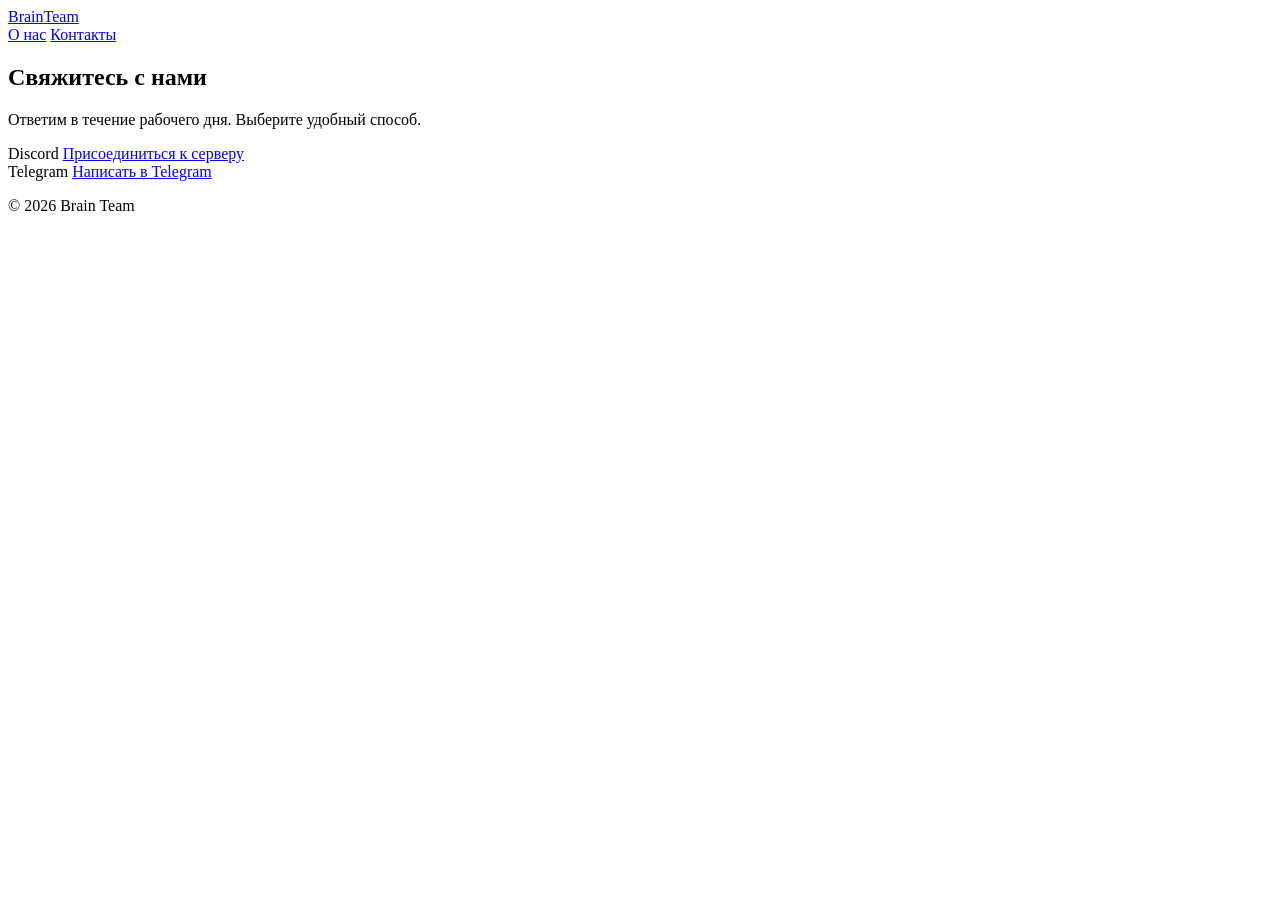
==== contacts.html @ dba7b5c9 "Create contacts.html" ====
<!DOCTYPE html>
<html lang="ru">
<head>
  <meta charset="UTF-8">
  <meta name="viewport" content="width=device-width, initial-scale=1.0">
  <title>Brain Team — контакты</title>
  <link rel="stylesheet" href="style.css">
</head>
<body>
  <header class="header">
    <a href="index.html" class="logo">Brain<span>Team</span></a>
    <nav class="nav">
      <a href="index.html">О нас</a>
      <a href="contacts.html" class="active">Контакты</a>
    </nav>
  </header>

  <main>
    <section class="hero small">
      <h1>Свяжитесь <span>с нами</span></h1>
      <p>Ответим в течение рабочего дня. Выберите удобный способ.</p>
    </section>

    <section class="contacts">
      <div class="contact-item">
        <span class="label">Discord</span>
        <a href="https://discord.gg/Zgw7Y4vWR" target="_blank">Присоединиться к серверу</a>
      </div>
      <div class="contact-item">
        <span class="label">Telegram</span>
        <a href="https://t.me/BrainTeam1212" target="_blank">Написать в Telegram</a>
      </div>
    </section>
  </main>

  <footer class="footer">
    <p>© 2026 Brain Team</p>
  </footer>
</body>
</html>
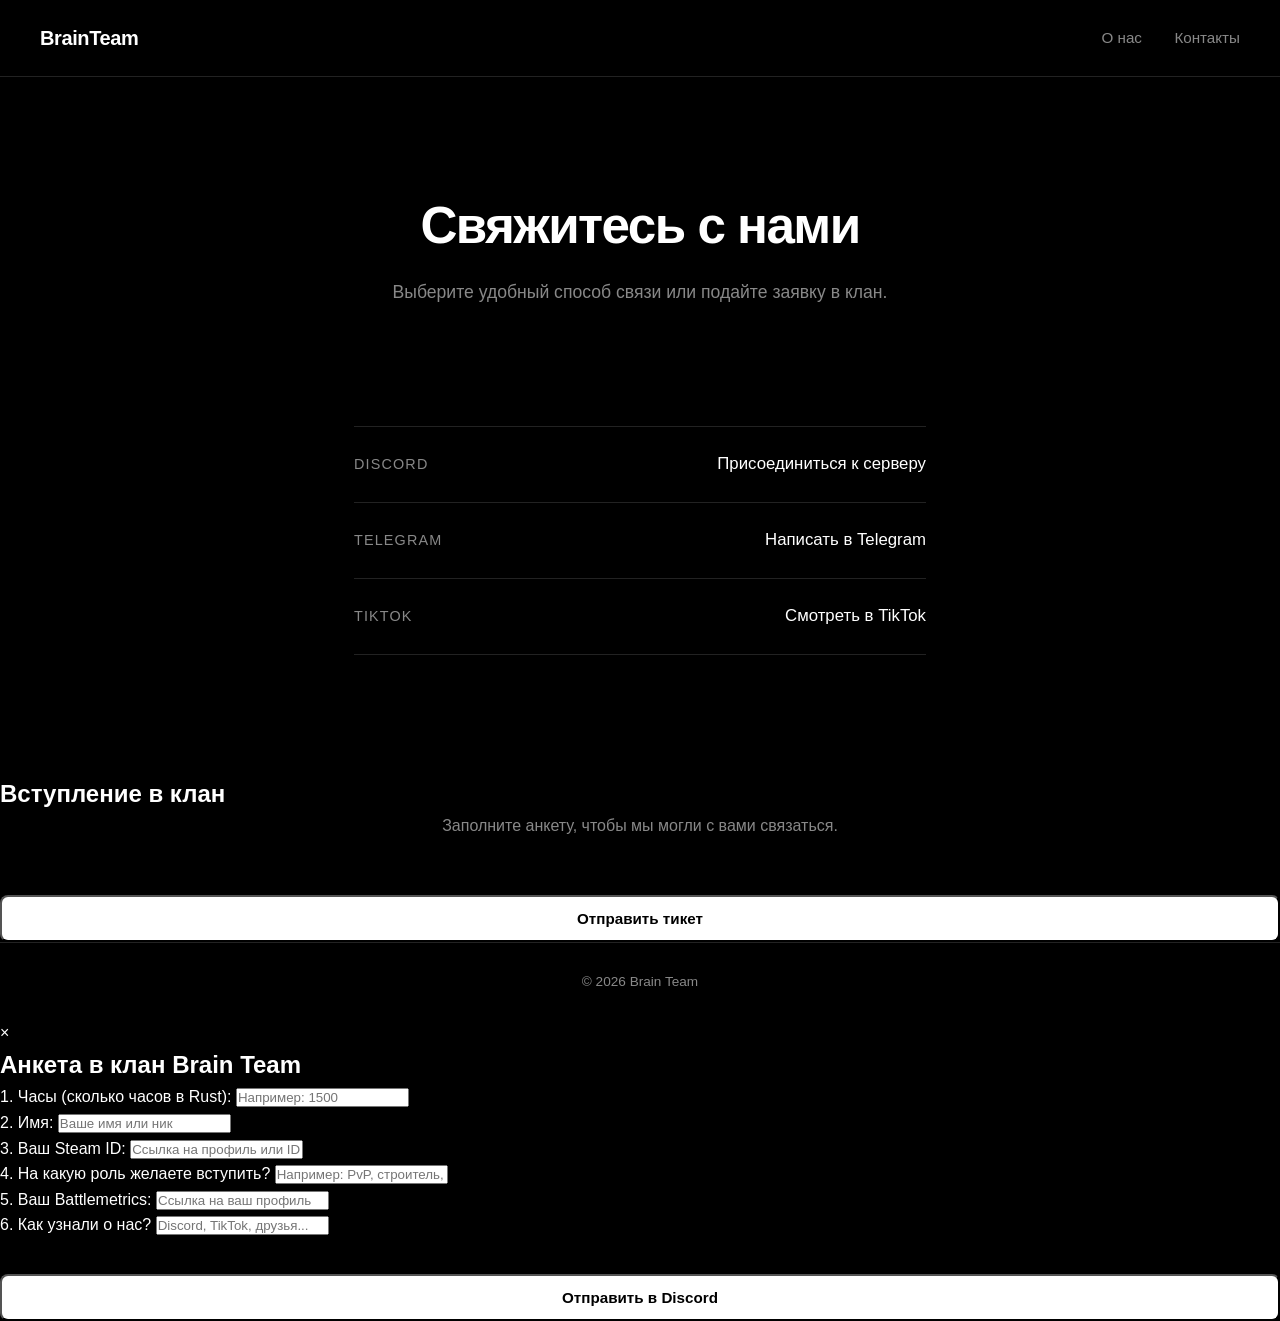
==== commit 5c76dfbc: "Update contacts.html" ====
--- a/contacts.html
+++ b/contacts.html
@@ -18,7 +18,7 @@
   <main>
     <section class="hero small">
       <h1>Свяжитесь <span>с нами</span></h1>
-      <p>Ответим в течение рабочего дня. Выберите удобный способ.</p>
+      <p>Выберите удобный способ связи или подайте заявку в клан.</p>
     </section>
 
     <section class="contacts">
@@ -30,11 +30,128 @@
         <span class="label">Telegram</span>
         <a href="https://t.me/BrainTeam1212" target="_blank">Написать в Telegram</a>
       </div>
+      <div class="contact-item">
+        <span class="label">TikTok</span>
+        <a href="https://www.tiktok.com/@brain.team21?_r=1&_t=ZN-9BWprFrFnq2" target="_blank">Смотреть в TikTok</a>
+      </div>
+    </section>
+
+    <!-- Блок с кнопкой вызова анкеты -->
+    <section class="ticket-section">
+      <h2>Вступление в клан</h2>
+      <p style="color: var(--muted); margin-bottom: 20px; text-align: center;">Заполните анкету, чтобы мы могли с вами связаться.</p>
+      <button id="openTicketBtn" class="btn" style="width: 100%;">Отправить тикет</button>
     </section>
   </main>
 
   <footer class="footer">
     <p>© 2026 Brain Team</p>
   </footer>
+
+  <!-- Модальное окно с анкетой -->
+  <div id="ticketModal" class="modal">
+    <div class="modal-content">
+      <span class="close">&times;</span>
+      <h2>Анкета в клан Brain Team</h2>
+      <form id="ticketForm">
+        <div class="form-group">
+          <label>1. Часы (сколько часов в Rust):</label>
+          <input type="text" id="hours" required placeholder="Например: 1500">
+        </div>
+        <div class="form-group">
+          <label>2. Имя:</label>
+          <input type="text" id="name" required placeholder="Ваше имя или ник">
+        </div>
+        <div class="form-group">
+          <label>3. Ваш Steam ID:</label>
+          <input type="text" id="steamid" required placeholder="Ссылка на профиль или ID">
+        </div>
+        <div class="form-group">
+          <label>4. На какую роль желаете вступить?</label>
+          <input type="text" id="role" required placeholder="Например: PvP, строитель, фармила">
+        </div>
+        <div class="form-group">
+          <label>5. Ваш Battlemetrics:</label>
+          <input type="text" id="battlemetrics" required placeholder="Ссылка на ваш профиль">
+        </div>
+        <div class="form-group">
+          <label>6. Как узнали о нас?</label>
+          <input type="text" id="source" required placeholder="Discord, TikTok, друзья...">
+        </div>
+        <button type="submit" class="btn" id="submitBtn" style="width: 100%;">Отправить в Discord</button>
+      </form>
+    </div>
+  </div>
+
+  <!-- Скрипт для модального окна и отправки -->
+  <script>
+    // Вставьте сюда URL вашего вебхука
+    const webhookUrl = 'https://discord.com/api/webhooks/1572874047795236925/RwVu3OJSNDKai4TrLyvlxhyaebsdxy-s7EQm4ChwFNWs-fSqZVIO08WkOaGlM7qrtr_k';
+
+    // Получаем элементы
+    const modal = document.getElementById('ticketModal');
+    const btn = document.getElementById('openTicketBtn');
+    const span = document.getElementsByClassName('close')[0];
+
+    // Открыть окно по кнопке
+    btn.onclick = function() {
+      modal.style.display = 'block';
+    }
+
+    // Закрыть окно по крестику
+    span.onclick = function() {
+      modal.style.display = 'none';
+    }
+
+    // Закрыть окно при клике вне его
+    window.onclick = function(event) {
+      if (event.target == modal) {
+        modal.style.display = 'none';
+      }
+    }
+
+    // Обработка отправки формы
+    document.getElementById('ticketForm').addEventListener('submit', function(e) {
+      e.preventDefault(); 
+
+      const hours = document.getElementById('hours').value;
+      const name = document.getElementById('name').value;
+      const steamid = document.getElementById('steamid').value;
+      const role = document.getElementById('role').value;
+      const battlemetrics = document.getElementById('battlemetrics').value;
+      const source = document.getElementById('source').value;
+      const submitBtn = document.getElementById('submitBtn');
+
+      submitBtn.textContent = 'Отправка...';
+      submitBtn.disabled = true;
+
+      const payload = {
+        content: `**🎫 Новая заявка в клан Brain Team**\n\n**1. Часы:** ${hours}\n**2. Имя:** ${name}\n**3. Steam ID:** ${steamid}\n**4. Желаемая роль:** ${role}\n**5. Battlemetrics:** ${battlemetrics}\n**6. Как узнали:** ${source}`
+      };
+
+      fetch(webhookUrl, {
+        method: 'POST',
+        headers: { 'Content-Type': 'application/json' },
+        body: JSON.stringify(payload),
+      })
+      .then(response => {
+        if (response.ok) {
+          alert('Заявка успешно отправлена в Discord!');
+          document.getElementById('ticketForm').reset();
+          modal.style.display = 'none'; // Закрываем окно после успеха
+        } else {
+          alert('Ошибка при отправке. Попробуйте позже.');
+        }
+      })
+      .catch(error => {
+        console.error('Ошибка:', error);
+        alert('Ошибка сети. Проверьте подключение.');
+      })
+      .finally(() => {
+        submitBtn.textContent = 'Отправить в Discord';
+        submitBtn.disabled = false;
+      });
+    });
+  </script>
 </body>
 </html>
--- a/style.css
+++ b/style.css
@@ -0,0 +1,165 @@
+* { margin: 0; padding: 0; box-sizing: border-box; }
+
+:root {
+  --bg: #000000;
+  --bg-soft: #0a0a0a;
+  --text: #ffffff;
+  --muted: #888888;
+  --line: #222222;
+  --accent: #ffffff;
+}
+
+body {
+  font-family: -apple-system, BlinkMacSystemFont, "Segoe UI", Roboto, sans-serif;
+  background: var(--bg);
+  color: var(--text);
+  line-height: 1.6;
+  min-height: 100vh;
+  display: flex;
+  flex-direction: column;
+}
+
+main { flex: 1; }
+
+/* Header */
+.header {
+  display: flex;
+  justify-content: space-between;
+  align-items: center;
+  padding: 22px 40px;
+  border-bottom: 1px solid var(--line);
+  position: sticky;
+  top: 0;
+  background: rgba(0, 0, 0, 0.85);
+  backdrop-filter: blur(10px);
+  z-index: 10;
+}
+
+.logo {
+  font-size: 1.25rem;
+  font-weight: 700;
+  letter-spacing: -0.02em;
+  color: var(--text);
+  text-decoration: none;
+}
+.logo span { color: var(--accent); }
+
+.nav a {
+  color: var(--muted);
+  text-decoration: none;
+  margin-left: 28px;
+  font-size: 0.95rem;
+  transition: color 0.2s;
+}
+.nav a:hover { color: var(--text); }
+
+/* Hero */
+.hero {
+  max-width: 760px;
+  margin: 0 auto;
+  padding: 120px 24px 80px;
+  text-align: center;
+}
+
+.hero h1 {
+  font-size: clamp(2rem, 5vw, 3.2rem);
+  font-weight: 700;
+  letter-spacing: -0.03em;
+  line-height: 1.15;
+}
+.hero h1 span { color: var(--accent); }
+
+.hero p {
+  margin-top: 22px;
+  color: var(--muted);
+  font-size: 1.1rem;
+  max-width: 560px;
+  margin-left: auto;
+  margin-right: auto;
+}
+
+.btn {
+  display: inline-block;
+  margin-top: 36px;
+  padding: 13px 30px;
+  background: var(--text);
+  color: var(--bg);
+  text-decoration: none;
+  border-radius: 8px;
+  font-weight: 600;
+  font-size: 0.95rem;
+  transition: transform 0.2s, opacity 0.2s;
+}
+.btn:hover { transform: translateY(-2px); opacity: 0.8; }
+
+/* About */
+.about {
+  max-width: 800px;
+  margin: 0 auto;
+  padding: 40px 24px 60px;
+  text-align: center;
+}
+.about h2, .contacts h2 {
+  font-size: 0.85rem;
+  text-transform: uppercase;
+  letter-spacing: 0.15em;
+  color: var(--muted);
+  margin-bottom: 28px;
+  font-weight: 600;
+}
+.about-text {
+  color: var(--text);
+  font-size: 1.15rem;
+  max-width: 700px;
+  margin: 0 auto;
+}
+
+/* Contacts */
+.contacts {
+  max-width: 620px;
+  margin: 0 auto;
+  padding: 40px 24px 120px;
+  text-align: center;
+}
+.contact-item {
+  display: flex;
+  justify-content: space-between;
+  align-items: center;
+  padding: 24px 0;
+  border-bottom: 1px solid var(--line);
+  flex-wrap: wrap;
+  gap: 8px;
+}
+.contact-item:first-of-type { border-top: 1px solid var(--line); }
+.label {
+  color: var(--muted);
+  font-size: 0.9rem;
+  text-transform: uppercase;
+  letter-spacing: 0.08em;
+}
+.contact-item a {
+  color: var(--text);
+  text-decoration: none;
+  font-size: 1.05rem;
+  transition: color 0.2s;
+}
+.contact-item a:hover { color: var(--muted); }
+
+/* Footer */
+.footer {
+  text-align: center;
+  padding: 28px;
+  color: var(--muted);
+  font-size: 0.85rem;
+  border-top: 1px solid var(--line);
+}
+
+/* Mobile */
+@media (max-width: 600px) {
+  .header { padding: 18px 20px; }
+  .nav a { margin-left: 18px; font-size: 0.9rem; }
+  .hero { padding: 80px 20px 60px; }
+  .about { padding-bottom: 40px; }
+  .contacts { padding-bottom: 80px; }
+  .contact-item { flex-direction: column; align-items: center; text-align: center; }
+}
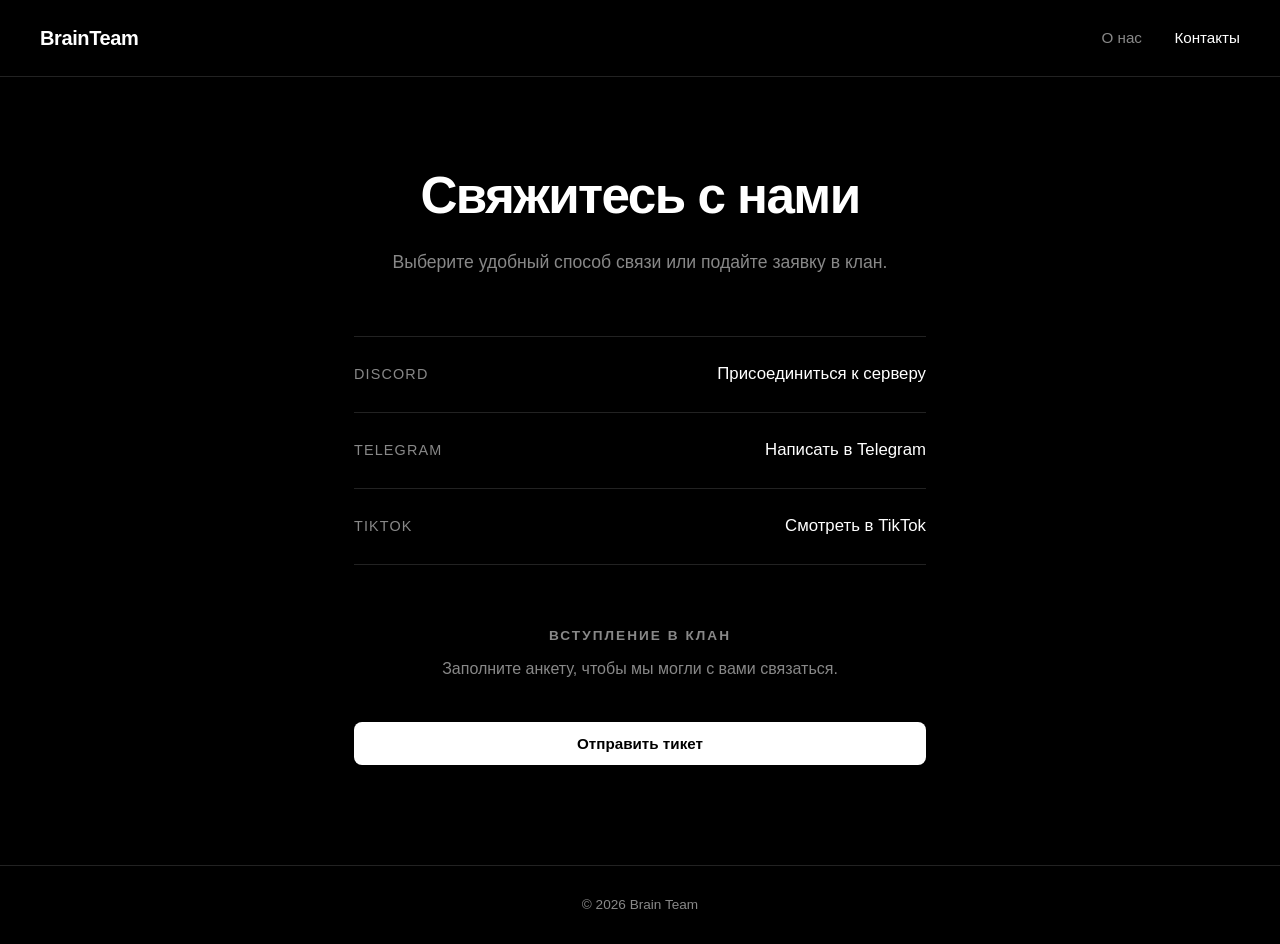
==== commit b4881aba: "Update contacts.html" ====
--- a/contacts.html
+++ b/contacts.html
@@ -85,8 +85,8 @@
 
   <!-- Скрипт для модального окна и отправки -->
   <script>
-    // Вставьте сюда URL вашего вебхука
-    const webhookUrl = 'https://discord.com/api/webhooks/1572874047795236925/RwVu3OJSNDKai4TrLyvlxhyaebsdxy-s7EQm4ChwFNWs-fSqZVIO08WkOaGlM7qrtr_k';
+    // НОВЫЙ URL ВЕБХУКА
+    const webhookUrl = 'https://discord.com/api/webhooks/1572880102340165762/91MbFyBnYAsyCOK9j6TSmwy6lL8Bz1TFCUZ8ynETrn_Mr-yv3xmV7fEpVTapQSdiMABh';
 
     // Получаем элементы
     const modal = document.getElementById('ticketModal');
--- a/style.css
+++ b/style.css
@@ -32,7 +32,6 @@
   top: 0;
   background: rgba(0, 0, 0, 0.85);
   backdrop-filter: blur(10px);
-  z-index: 10;
 }
 
 .logo {
@@ -51,15 +50,16 @@
   font-size: 0.95rem;
   transition: color 0.2s;
 }
-.nav a:hover { color: var(--text); }
+.nav a:hover, .nav a.active { color: var(--text); }
 
 /* Hero */
 .hero {
   max-width: 760px;
   margin: 0 auto;
-  padding: 120px 24px 80px;
-  text-align: center;
-}
+  padding: 120px 24px 100px;
+  text-align: center;
+}
+.hero.small { padding: 90px 24px 60px; }
 
 .hero h1 {
   font-size: clamp(2rem, 5vw, 3.2rem);
@@ -78,9 +78,10 @@
   margin-right: auto;
 }
 
+/* Кнопка */
 .btn {
   display: inline-block;
-  margin-top: 36px;
+  margin-top: 20px;
   padding: 13px 30px;
   background: var(--text);
   color: var(--bg);
@@ -89,6 +90,8 @@
   font-weight: 600;
   font-size: 0.95rem;
   transition: transform 0.2s, opacity 0.2s;
+  cursor: pointer;
+  border: none;
 }
 .btn:hover { transform: translateY(-2px); opacity: 0.8; }
 
@@ -96,10 +99,10 @@
 .about {
   max-width: 800px;
   margin: 0 auto;
-  padding: 40px 24px 60px;
-  text-align: center;
-}
-.about h2, .contacts h2 {
+  padding: 20px 24px 100px;
+  text-align: center;
+}
+.about h2 {
   font-size: 0.85rem;
   text-transform: uppercase;
   letter-spacing: 0.15em;
@@ -107,6 +110,7 @@
   margin-bottom: 28px;
   font-weight: 600;
 }
+
 .about-text {
   color: var(--text);
   font-size: 1.15rem;
@@ -118,8 +122,7 @@
 .contacts {
   max-width: 620px;
   margin: 0 auto;
-  padding: 40px 24px 120px;
-  text-align: center;
+  padding: 0 24px 60px;
 }
 .contact-item {
   display: flex;
@@ -130,7 +133,7 @@
   flex-wrap: wrap;
   gap: 8px;
 }
-.contact-item:first-of-type { border-top: 1px solid var(--line); }
+.contact-item:first-child { border-top: 1px solid var(--line); }
 .label {
   color: var(--muted);
   font-size: 0.9rem;
@@ -144,6 +147,94 @@
   transition: color 0.2s;
 }
 .contact-item a:hover { color: var(--muted); }
+
+/* Ticket Section */
+.ticket-section {
+  max-width: 620px;
+  margin: 0 auto;
+  padding: 0 24px 100px;
+  text-align: center;
+}
+.ticket-section h2 {
+  font-size: 0.85rem;
+  text-transform: uppercase;
+  letter-spacing: 0.15em;
+  color: var(--muted);
+  margin-bottom: 10px;
+  font-weight: 600;
+}
+
+/* Модальное окно */
+.modal {
+  display: none; 
+  position: fixed;
+  z-index: 1000;
+  left: 0;
+  top: 0;
+  width: 100%;
+  height: 100%;
+  overflow: auto;
+  background-color: rgba(0, 0, 0, 0.8);
+  backdrop-filter: blur(5px);
+}
+
+.modal-content {
+  background-color: var(--bg-soft);
+  margin: 5% auto;
+  padding: 30px;
+  border: 1px solid var(--line);
+  border-radius: 12px;
+  width: 90%;
+  max-width: 500px;
+  position: relative;
+  box-shadow: 0 10px 30px rgba(0, 0, 0, 0.5);
+}
+
+.modal-content h2 {
+  margin-bottom: 20px;
+  font-size: 1.2rem;
+  text-align: center;
+  text-transform: uppercase;
+  letter-spacing: 0.1em;
+  color: var(--text);
+}
+
+.close {
+  color: var(--muted);
+  position: absolute;
+  top: 15px;
+  right: 20px;
+  font-size: 28px;
+  font-weight: bold;
+  cursor: pointer;
+  transition: color 0.2s;
+}
+.close:hover { color: var(--text); }
+
+.modal .form-group {
+  margin-bottom: 15px;
+  text-align: left;
+}
+.modal .form-group label {
+  display: block;
+  margin-bottom: 5px;
+  font-size: 0.9rem;
+  color: var(--muted);
+}
+.modal .form-group input {
+  width: 100%;
+  padding: 10px 12px;
+  background-color: var(--bg);
+  border: 1px solid var(--line);
+  border-radius: 6px;
+  color: var(--text);
+  font-family: inherit;
+  font-size: 0.95rem;
+}
+.modal .form-group input:focus {
+  outline: none;
+  border-color: var(--text);
+}
 
 /* Footer */
 .footer {
@@ -158,8 +249,7 @@
 @media (max-width: 600px) {
   .header { padding: 18px 20px; }
   .nav a { margin-left: 18px; font-size: 0.9rem; }
-  .hero { padding: 80px 20px 60px; }
-  .about { padding-bottom: 40px; }
-  .contacts { padding-bottom: 80px; }
-  .contact-item { flex-direction: column; align-items: center; text-align: center; }
-}
+  .hero { padding: 80px 20px 70px; }
+  .about { padding-bottom: 70px; }
+  .contact-item { flex-direction: column; align-items: flex-start; }
+}
